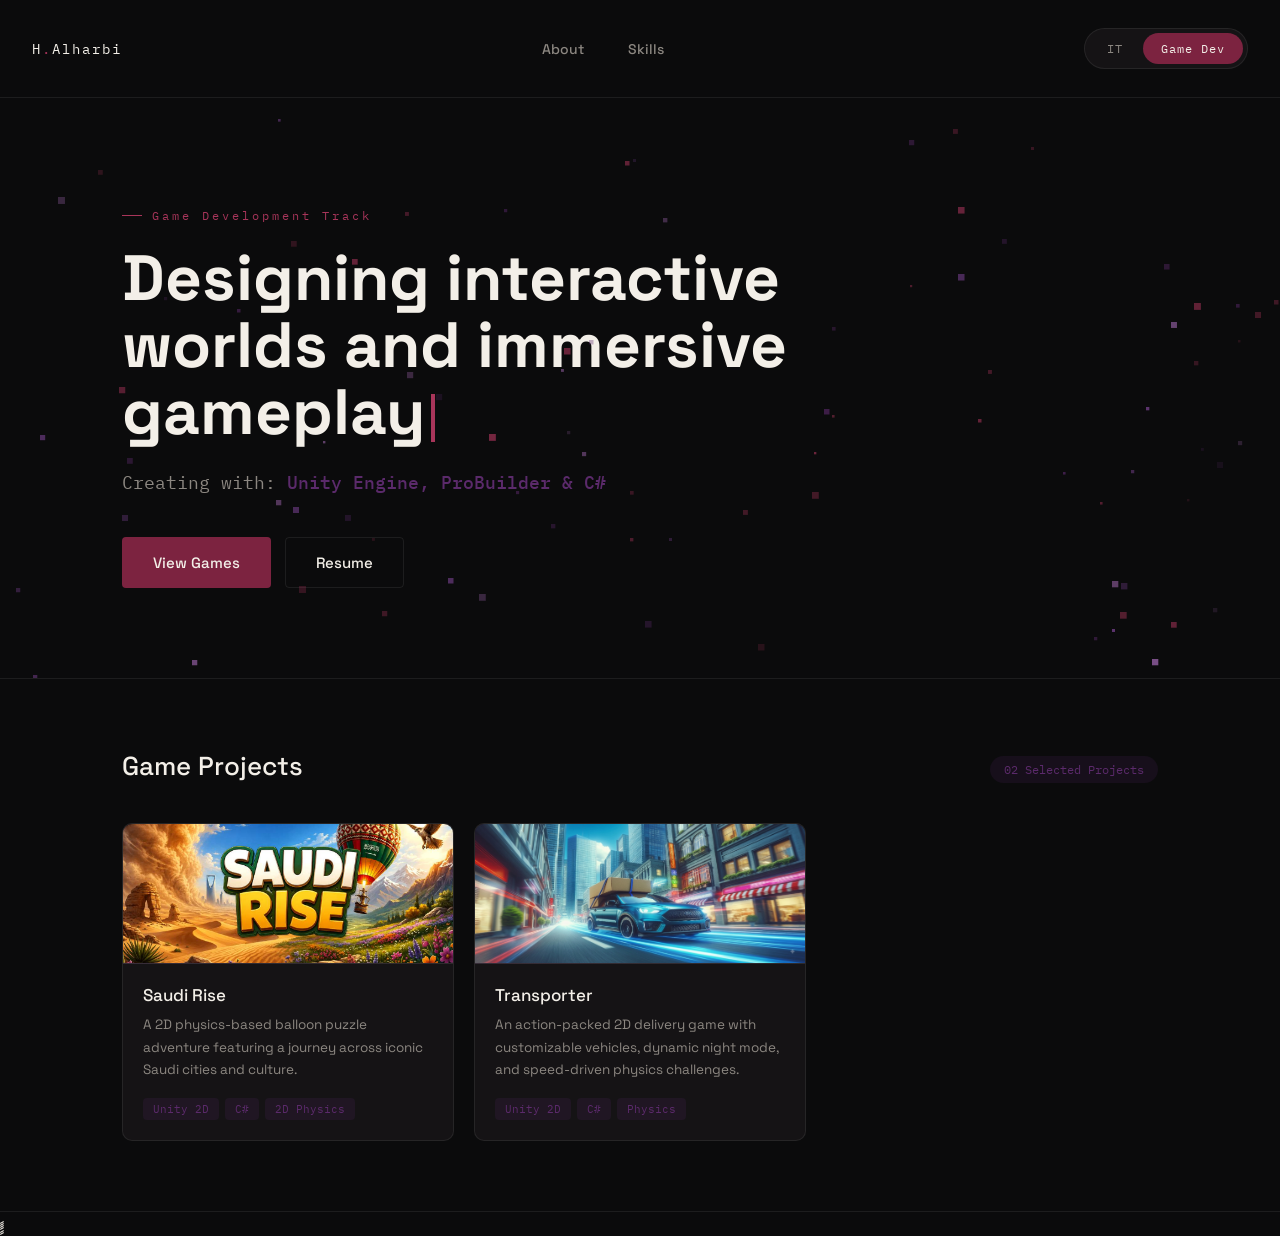
==== games.html @ 1a48b5bc "Initial portfolio launch" ====
<!DOCTYPE html>
<html lang="en" dir="ltr">
<head>
<meta charset="UTF-8">
<meta name="viewport" content="width=device-width, initial-scale=1.0">
<title>Game Dev Portfolio — Hawazen</title>
<link rel="preconnect" href="https://fonts.googleapis.com">
<link href="https://fonts.googleapis.com/css2?family=Space+Grotesk:wght@400;500;700&family=IBM+Plex+Mono:wght@400;500&family=IBM+Plex+Sans+Arabic:wght@400;500;700&display=swap" rel="stylesheet">
<link rel="stylesheet" href="style.css">
</head>
<body data-mode="games">

<nav>
  <a href="index.html" class="logo" style="text-decoration: none;">H<span>.</span>Alharbi</a>
  
  <div class="nav-center">
    <a href="index.html#aboutSection" class="nav-link">About</a>
    <a href="index.html#skillsSection" class="nav-link">Skills</a>
  </div>

  <div class="mode-switch">
    <a href="it.html" class="mode-btn">IT</a>
    <a href="games.html" class="mode-btn active">Game Dev</a>
  </div>
</nav>

<section class="hero">
  <canvas id="gameCanvas"></canvas>
  <div class="wrap">
    <div class="eyebrow">Game Development Track</div>
    <h1>Designing interactive worlds and immersive gameplay<span class="cursor"></span></h1>
    <div class="role-line">Creating with: <b>Unity Engine, ProBuilder & C#</b></div>
    <div class="hero-cta">
      <a href="#projectsSection" class="btn btn-primary" style="text-decoration: none;">View Games</a>
      <a href="assets/cv.pdf" target="_blank" class="btn btn-secondary" style="text-decoration: none;">Resume</a>
    </div>
  </div>
</section>

<section class="section" id="projectsSection">
  <div class="wrap">
    <div class="section-head">
      <div class="section-title">Game Projects</div>
      <div class="section-tag">02 Selected Projects</div>
    </div>
    
    <div class="grid">
      <div class="card" onclick="openModal('saudirise')">
        <div class="card-media">
         <img src="assets/Pic/SauidRise.PNG" alt="Saudi Rise" onerror="this.parentElement.innerHTML='SAUDI_RISE_PREVIEW'">
        </div>
        <div class="card-body">
          <h3>Saudi Rise</h3>
          <p>A 2D physics-based balloon puzzle adventure featuring a journey across iconic Saudi cities and culture.</p>
          <div class="tags">
            <span class="tag">Unity 2D</span>
            <span class="tag">C#</span>
            <span class="tag">2D Physics</span>
          </div>
        </div>
      </div>

      <div class="card" onclick="openModal('transporter')">
        <div class="card-media">
          <img src="assets/Pic/Transporter.PNG" alt="Transporter" onerror="this.parentElement.innerHTML='Transporter'">
        </div>
        <div class="card-body">
          <h3>Transporter</h3>
          <p>An action-packed 2D delivery game with customizable vehicles, dynamic night mode, and speed-driven physics challenges.</p>
          <div class="tags">
            <span class="tag">Unity 2D</span>
            <span class="tag">C#</span>
            <span class="tag">Physics</span>
          </div>
        </div>
      </div> 
  </div>
</section>

<div id="projectModal" class="modal">
  <div class="modal-content">
    <span class="close-btn" onclick="closeModal()">&times;</span>
    <div class="modal-body-content">
      <div class="modal-media" id="modalMedia">
        </div>
      <div class="modal-text">
        <h2 id="modalTitle">Project Title</h2>
        <div class="tags" id="modalTags" style="margin: 15px 0;"></div>
        <p id="modalDescription">Project detailed description goes here...</p>
        <div id="modalAction" style="margin-top: 25px;"></div>
      </div>
    </div>
  </div>
</div>

<div id="imageLightbox" class="lightbox" onclick="closeLightbox()">
  <span class="lightbox-close">&times;</span>
  <img id="lightboxImg" class="lightbox-img" src="" alt="Zoomed View">
</div>

ِِِِِِ<!-- <section class="section" style="border-bottom:none;">
  <div class="wrap">
    <div class="cv-strip">
      <div>
        <h4>Full resume</h4>
        <p>Experience, certifications, and skills in one downloadable file</p>
      </div>
      <a href="assets/cv.pdf" download class="btn btn-primary" style="text-decoration:none; display:inline-block;">Download PDF</a>
    </div>
  </div>
</section> -->

<script src="script.js"></script>
<script>
  // بيانات ألعابي المخصصة مع دعم مصفوفة صور وفيديوهات متعددة
  const gameProjectsData = {
    saudirise: {
      title: "Saudi Rise",
      tags: ["Unity 2D", "C#", "2D Physics", "Level Design", "Pixel Art UI", "Game Mechanics"],
      desc: "Saudi Rise is a physics-driven 2D puzzle adventure that takes players on a cultural journey across Saudi Arabia (Riyadh, Abha, AlUla, Jeddah, and Tabuk). Players drag and attach balloons to lift crates and navigate complex environmental obstacles to reach the finish line safely. Developed using Unity and C#, the game features custom balloon-lift physics, dynamic balance control, a 3-star level evaluation system, and vibrant level aesthetics reflecting Saudi landmark identities.",
      downloadUrl: "https://reemalgh.itch.io/saudi-rise",
      mediaList: [
        { type: "video", src: "assets/Pic/Saudi rise trailer.mp4", fallback: "Game Trailer" },
        { type: "pdf", src: "assets/Pic/SAUDI RISE.pdf", fallback: "Saudi Rise PDF" }
      ]
    },
    transporter: {
      title: "Transporter",
      tags: ["Unity 2D", "C#", "Physics", "Driving", "Casual" , "Arcade"],
      desc: "Transporter is a fast-paced 2D arcade delivery game where players navigate dynamic levels, dodge obstacles, and deliver packages before time runs out. It features custom vehicle styles, a toggleable night mode with functional headlights, and increasingly intense physics-based challenges.",
      downloadUrl: "https://howazenalharbi.itch.io/transporter",
      mediaList: [
        { type: "image", src: "assets/Pic/Transporter1.PNG", fallback: "Balloon Game Stage 1 Preview" },
        { type: "image", src: "assets/Pic/Transporter2.PNG", fallback: "Boss Level 5 Preview" }
      ]
    }
  };
  
  let currentSlideIndex = 0;
  let currentSlides = [];
  
 function openModal(projectId) {
  const project = gameProjectsData[projectId];
  if(project) {
    document.getElementById('modalTitle').innerText = project.title;
    document.getElementById('modalDescription').innerText = project.desc;
    
    const tagsContainer = document.getElementById('modalTags');
    tagsContainer.innerHTML = project.tags.map(tag => `<span class="tag">${tag}</span>`).join('');
    
    // إظهار زر itch.io إذا كان الرابط موجوداً في بيانات المشروع
    const actionContainer = document.getElementById('modalAction');
    if (actionContainer) {
      if (project.downloadUrl) {
        actionContainer.innerHTML = `
          <a href="${project.downloadUrl}" target="_blank" rel="noopener noreferrer" class="btn btn-primary" style="text-decoration: none; display: inline-block;">
            Play / Download on itch.io ↗
          </a>`;
      } else {
        actionContainer.innerHTML = '';
      }
    }

    currentSlides = project.mediaList;
    currentSlideIndex = 0;
    buildCarousel();
    
    const modal = document.getElementById('projectModal');
    modal.style.display = 'flex';
    document.body.style.overflow = 'hidden'; 
  }
}

  function buildCarousel() {
    const mediaContainer = document.getElementById('modalMedia');
    if (!currentSlides || currentSlides.length === 0) {
      mediaContainer.innerHTML = '<div style="color:var(--muted)">No Media Available</div>';
      return;
    }
  
    let html = '<div class="modal-slides-container">';
    
    currentSlides.forEach((media, index) => {
  html += `<div class="modal-slide ${index === 0 ? 'active' : ''}">`;

     if (media.type === 'video') {
    html += `<video src="${media.src}" autoplay muted loop playsinline controls style="width:100%; height:100%; object-fit:cover;" onerror="this.outerHTML='<div class=\'modal-slide-placeholder\' style=\'display:flex;align-items:center;justify-content:center;height:100%;background:var(--surface-2);color:var(--muted)\'>${media.fallback}</div>'"></video>`;
  } else if (media.type === 'pdf') {
    html += `<iframe src="${media.src}#toolbar=1" width="100%" height="100%" style="border: none;" onerror="this.outerHTML='<div class=\'modal-slide-placeholder\' style=\'display:flex;align-items:center;justify-content:center;height:100%;background:var(--surface-2);color:var(--muted)\'>${media.fallback}</div>'"></iframe>`;
  } else {
    html += `<img src="${media.src}" alt="${media.fallback}" style="cursor: zoom-in;" onclick="zoomImage(this.src)" onerror="this.outerHTML='<div class=\'modal-slide-placeholder\' style=\'display:flex;align-items:center;justify-content:center;height:100%;background:var(--surface-2);color:var(--muted)\'>${media.fallback}</div>'">`;
  }
  html += `</div>`;
});
html += '</div>';
  
    if (currentSlides.length > 1) {
      html += `<button class="nav-arrow arrow-left" onclick="changeSlide(-1)">&#10094;</button>`;
      html += `<button class="nav-arrow arrow-right" onclick="changeSlide(1)">&#10095;</button>`;
      
      html += '<div class="modal-dots">';
      currentSlides.forEach((_, index) => {
        html += `<span class="modal-dot ${index === 0 ? 'active' : ''}" onclick="setSlide(${index})"></span>`;
      });
      html += '</div>';
    }
  
    mediaContainer.innerHTML = html;
  }
  
  function changeSlide(direction) {
    showSlide(currentSlideIndex + direction);
  }
  
  function setSlide(index) {
    showSlide(index);
  }
  
  function showSlide(index) {
    const slides = document.querySelectorAll('.modal-slide');
    const dots = document.querySelectorAll('.modal-dot');
    
    if (slides.length === 0) return;
  
    const currentActiveVideo = slides[currentSlideIndex].querySelector('video');
    if (currentActiveVideo) {
      currentActiveVideo.pause();
    }
  
    if (index >= slides.length) {
      currentSlideIndex = 0;
    } else if (index < 0) {
      currentSlideIndex = slides.length - 1;
    } else {
      currentSlideIndex = index;
    }
  
    slides.forEach((slide, i) => {
      if (i === currentSlideIndex) {
        slide.classList.add('active');
        const video = slide.querySelector('video');
        if (video) video.play();
      } else {
        slide.classList.remove('active');
      }
    });
  
    dots.forEach((dot, i) => {
      if (i === currentSlideIndex) {
        dot.classList.add('active');
      } else {
        dot.classList.remove('active');
      }
    });
  }
  
  function closeModal() {
    document.getElementById('projectModal').style.display = 'none';
    document.body.style.overflow = 'auto'; 
  }
  
  window.onclick = function(event) {
    const modal = document.getElementById('projectModal');
    if (event.target == modal) {
      closeModal();
    }
  }

  // دوال تكبير وتصغير الصور (Lightbox)
function zoomImage(imageSrc) {
  // إذا كان الرابط لملف PDF، نقوم بفتحه مباشرة في لسان تبويب جديد بدقة كاملة وخيارات تفاعلية ممتازة
  if (imageSrc.toLowerCase().endsWith('.pdf')) {
    window.open(imageSrc, '_blank');
  } else {
    // التكبير العادي للصور
    const lightbox = document.getElementById('imageLightbox');
    const lightboxImg = document.getElementById('lightboxImg');
    lightboxImg.src = imageSrc;
    lightbox.style.display = 'flex';
  }
}


function closeLightbox() {
  document.getElementById('imageLightbox').style.display = 'none';
}
  </script>

</body>
</html>
---- style.css ----
:root{
  --bg:#0B0B0C;
  --surface:#151315;
  --surface-2:#1D191B;
  --burgundy:#7C2340;
  --burgundy-light:#A8355A;
  --ivory:#F3EFE8;
  --muted:#8C8781;
  --line: rgba(243,239,232,0.08);
  --accent: #4A5A66;
  --accent-soft: rgba(74,90,102,0.14);
}
[data-mode="games"]{
  --accent: #5B2A6B;
  --accent-soft: rgba(91,42,107,0.16);
}
*{box-sizing:border-box; margin:0; padding:0;}
body{
  background:var(--bg);
  color:var(--ivory);
  font-family:'Space Grotesk','IBM Plex Sans Arabic',sans-serif;
  direction:ltr;
  overflow-x:hidden;
}
.wrap{max-width:1100px; margin:0 auto; padding:0 32px;}

/* ===== ايقونة لينكدان ===== */
.social-icon{
  width:44px; height:44px; border-radius:50%; display:flex; align-items:center; justify-content:center;
  background:var(--surface); border:1px solid var(--line); color:var(--muted);
  transition:all .25s ease;
}
.social-icon:hover{
  color:var(--ivory); border-color:var(--burgundy-light); background:var(--burgundy); transform:translateY(-2px);
}

/* ===== NAV (معدل بالكامل ليطابق الصورة) ===== */
nav{
  display:flex; justify-content:space-between; align-items:center;
  padding:28px 32px; border-bottom:1px solid var(--line);
}
.logo{
  font-family:'IBM Plex Mono',monospace; font-size:14px; letter-spacing:2px;
  color:var(--ivory);
}
.logo span{color:var(--burgundy-light);}

/* أزرار التنقل في المنتصف (عن اليمين لعلامة الترحيب) */
.nav-center {
  display: flex;
  gap: 8px;
}
.nav-link {
  font-family: 'Space Grotesk', sans-serif;
  font-size: 14px;
  font-weight: 500;
  color: var(--muted);
  background: transparent;
  border: none;
  padding: 8px 18px;
  border-radius: 6px;
  cursor: pointer;
  transition: all 0.3s ease;
  text-decoration: none;
}
.nav-link.active, .nav-link:hover {
  color: var(--ivory);
  background: var(--surface);
}

/* كبسولة الألعاب والتقني في اليمين */
.mode-switch{
  display:flex; gap:2px; background:var(--surface); border:1px solid var(--line); border-radius:999px; padding:4px;
}
.mode-btn{
  font-family:'IBM Plex Mono',monospace; font-size:12px; letter-spacing:1px;
  padding:8px 18px; border-radius:999px; border:none; background:transparent; color:var(--muted);
  cursor:pointer; transition:all .35s ease; text-decoration: none;
}
.mode-btn.active{ background:var(--burgundy); color:var(--ivory); }

/* ===== HERO ===== */
.hero{
  padding:110px 0 90px; position:relative; border-bottom:1px solid var(--line);
  overflow:hidden;
}
.hero-bg{
  position:absolute; inset:0; opacity:0; pointer-events:none;
  background-image:
    linear-gradient(var(--line) 1px, transparent 1px),
    linear-gradient(90deg, var(--line) 1px, transparent 1px);
  background-size:42px 42px;
  mask-image:radial-gradient(circle at 75% 30%, black, transparent 65%);
  transition:opacity .5s ease;
}
[data-mode="it"] .hero-bg{ opacity:.5; }

#gameCanvas{
  position:absolute; inset:0; opacity:0; pointer-events:none; transition:opacity .5s ease;
}
[data-mode="games"] #gameCanvas{ opacity:1; }
.eyebrow{
  font-family:'IBM Plex Mono',monospace; font-size:12px; letter-spacing:3px;
  color:var(--burgundy-light); margin-bottom:22px; display:flex; align-items:center; gap:10px;
}
.eyebrow::before{content:''; width:20px; height:1px; background:var(--burgundy-light);}
h1{
  font-family:'Space Grotesk',sans-serif; font-weight:700;
  font-size:64px; line-height:1.05; color:var(--ivory); max-width:760px; margin-bottom:24px;
}
h1 .cursor{
  display:inline-block; width:4px; height:48px; background:var(--burgundy-light);
  margin-inline-start:6px; vertical-align:-8px; animation:blink 1.1s steps(1) infinite;
}
@keyframes blink{50%{opacity:0}}
.role-line{
  font-family:'IBM Plex Mono',monospace; font-size:18px; color:var(--muted); margin-bottom:40px; min-height:26px;
}
.role-line b{color:var(--accent); font-weight:500;}
.hero-cta{display:flex; gap:14px;}
.btn{
  font-family:'Space Grotesk',sans-serif; font-weight:500; font-size:15px;
  padding:15px 30px; border-radius:4px; cursor:pointer; transition:all .25s ease; border:1px solid transparent;
}
.btn-primary{ background:var(--burgundy); color:var(--ivory); }
.btn-primary:hover{ background:var(--burgundy-light); transform:translateY(-2px); }
.btn-secondary{ background:transparent; color:var(--ivory); border-color:var(--line); }
.btn-secondary:hover{ border-color:var(--burgundy-light); color:var(--burgundy-light); }

/* ===== SECTION LABEL ===== */
.section{ padding:70px 0; border-bottom:1px solid var(--line); }
.section-head{
  display:flex; justify-content:space-between; align-items:flex-end; margin-bottom:40px;
}
.section-title{ font-family:'Space Grotesk',sans-serif; font-size:26px; font-weight:500; }
.section-tag{
  font-family:'IBM Plex Mono',monospace; font-size:12px; color:var(--accent);
  background:var(--accent-soft); padding:6px 14px; border-radius:999px;
}

/* ===== CARDS ===== */
.grid{ display:grid; grid-template-columns:repeat(3,1fr); gap:20px; }
.card{
  background:var(--surface); border:1px solid var(--line); border-radius:10px; overflow:hidden;
  transition:all .3s ease; cursor:pointer;
}
.card:hover{ border-color:var(--burgundy-light); transform:translateY(-4px); }
.card-media{
  height:140px; background:var(--surface-2);
  display:flex; align-items:center; justify-content:center;
  font-family:'IBM Plex Mono',monospace; font-size:11px; color:var(--muted); letter-spacing:1px;
  border-bottom:1px solid var(--line);
  background-image:linear-gradient(135deg, var(--accent-soft), transparent 70%);
  overflow:hidden;
}
.card-media img, .card-media video{
  width:100%; height:100%; object-fit:cover; display:block;
}
.card-body{ padding:20px; }
.card-body h3{ font-family:'Space Grotesk',sans-serif; font-size:17px; font-weight:500; margin-bottom:8px; }
.card-body p{ font-size:13.5px; color:var(--muted); line-height:1.7; margin-bottom:16px; }
.tags{ display:flex; flex-wrap:wrap; gap:6px; }
.tag{
  font-family:'IBM Plex Mono',monospace; font-size:11px; color:var(--accent);
  background:var(--accent-soft); padding:4px 10px; border-radius:4px;
}

/* ===== CV STRIP ===== */
.cv-strip{
  display:flex; justify-content:space-between; align-items:center;
  background:var(--surface); border:1px solid var(--line); border-radius:10px; padding:28px 32px;
}
.cv-strip h4{ font-family:'Space Grotesk',sans-serif; font-size:18px; font-weight:500; margin-bottom:6px; }
.cv-strip p{ font-size:13.5px; color:var(--muted); }

/* ===== SECTION ABOUT (تصميم الكابتشر 1 بالكامل) ===== */
.section-about {
  padding: 100px 0 80px;
  border-bottom: 1px solid var(--line);
}
.about-hero-grid {
  display: grid;
  grid-template-columns: 1.2fr 0.8fr;
  gap: 60px;
  align-items: center;
}
.welcome-eyebrow {
  font-family: 'IBM Plex Mono', monospace;
  font-size: 14px;
  letter-spacing: 2px;
  color: var(--burgundy-light);
  margin-bottom: 18px;
}
.about-title {
  font-family: 'Space Grotesk', sans-serif;
  font-size: 64px;
  font-weight: 700;
  margin-bottom: 18px;
  line-height: 1.1;
}
.about-title span {
  color: var(--burgundy-light);
}
.about-edu {
  font-family: 'IBM Plex Mono', monospace;
  font-size: 13.5px;
  color: var(--muted);
  margin-bottom: 28px;
  display: flex;
  align-items: center;
  gap: 8px;
}
.about-desc {
  font-size: 15.5px;
  color: var(--muted);
  line-height: 1.7;
  max-width: 540px;
  margin-bottom: 36px;
}
.about-cta {
  display: flex;
  gap: 14px;
}
/* كارد الحرفين YN الجمالي المليء بالتدرجات */
.yn-card {
  background: linear-gradient(135deg, #4d1527, #19050b);
  border-radius: 24px;
  aspect-ratio: 1;
  display: flex;
  align-items: center;
  justify-content: center;
  border: 1px solid rgba(243, 239, 232, 0.05);
  box-shadow: 0 20px 40px rgba(0, 0, 0, 0.4);
}
.yn-card span {
  font-family: 'Space Grotesk', sans-serif;
  font-size: 80px;
  font-weight: 700;
  color: rgba(243, 239, 232, 0.15);
  letter-spacing: -2px;
}

/* ===== SECTION SKILLS (تصميم الكابتشر 2 بالكامل) ===== */
.section-skills {
  padding: 80px 0;
  border-bottom: 1px solid var(--line);
}
.skills-header {
  display: flex;
  justify-content: space-between;
  align-items: flex-end;
  margin-bottom: 40px;
}
.skills-title {
  font-family: 'Space Grotesk', sans-serif;
  font-size: 36px;
  font-weight: 700;
}
.skills-tag {
  font-family: 'IBM Plex Mono', monospace;
  font-size: 11px;
  color: var(--muted);
  background: var(--surface);
  border: 1px solid var(--line);
  padding: 6px 14px;
  border-radius: 999px;
  letter-spacing: 0.5px;
}
.skills-grid {
  display: grid;
  grid-template-columns: 1fr 1fr;
  gap: 24px;
}
.skill-card {
  background: var(--surface);
  border: 1px solid var(--line);
  border-radius: 10px;
  padding: 32px;
}
.skill-card h3 {
  font-family: 'Space Grotesk', sans-serif;
  font-size: 18px;
  font-weight: 500;
  margin-bottom: 24px;
  color: var(--ivory);
}

/* تفعيل الظهور حسب وضع data-mode المتغير ديناميكياً */

[data-mode="it"] #heroTrackSection, [data-mode="it"] #projectsSection { display: block; }

[data-mode="games"] #heroTrackSection, [data-mode="games"] #projectsSection { display: block; }


/* ===== RESPONSIVENESS ===== */
@media (max-width:820px){
  h1{font-size:38px;}
  .grid{grid-template-columns:1fr;}
  .hero{padding:70px 0 60px;}
  nav{
    padding:20px;
    flex-wrap: wrap;
    gap: 15px;
  }
  .nav-center {
    order: 3;
    width: 100%;
    justify-content: center;
  }
  .wrap{padding:0 20px;}
  .cv-strip{flex-direction:column; align-items:flex-start; gap:16px;}
  
  /* استجابة الهواتف لقسمي About و Skills */
  .about-hero-grid {
    grid-template-columns: 1fr;
    gap: 40px;
  }
  .about-title {
    font-size: 44px;
  }
  .skills-grid {
    grid-template-columns: 1fr;
  }
}

/* ===== MODAL WINDOW STYLING ===== */
.modal {
  display: none; /* مخفي بشكل افتراضي */
  position: fixed;
  z-index: 1000; /* لعرض النافذة فوق جميع العناصر */
  inset: 0;
  background-color: rgba(11, 11, 12, 0.85); /* خلفية داكنة خفيفة الشفافية */
  backdrop-filter: blur(10px); /* تأثير بلور ناعم للخلفية */
  align-items: center;
  justify-content: center;
  padding: 20px;
  animation: fadeIn 0.3s ease;
}

.modal-content {
  background-color: var(--surface);
  border: 1px solid var(--line);
  width: 100%;
  max-width: 800px;
  border-radius: 16px;
  position: relative;
  overflow: hidden;
  box-shadow: 0 25px 50px rgba(0, 0, 0, 0.5);
  animation: slideUp 0.35s cubic-bezier(0.16, 1, 0.3, 1);
  max-height: 85vh; /* تجعل ارتفاع النافذة أقصاه 85% من ارتفاع الشاشة */
  overflow-y: auto;
}

/* زر إكس (X) للإغلاق في الزاوية العلوية اليمنى */
.close-btn {
  position: absolute;
  top: 20px;
  right: 24px;
  color: var(--muted);
  font-size: 32px;
  font-weight: 300;
  cursor: pointer;
  z-index: 10;
  transition: color 0.2s ease, transform 0.2s ease;
  line-height: 1;
}
.close-btn:hover {
  color: var(--burgundy-light);
  transform: scale(1.1);
}

.modal-body-content {
  display: flex;
  flex-direction: column;
}

.modal-media {
  width: 100%;
  height: 320px;
  background-color: var(--surface-2);
  display: flex;
  align-items: center;
  justify-content: center;
  border-bottom: 1px solid var(--line);
  overflow: hidden;
}
.modal-media img, .modal-media video {
  width: 100%;
  height: 100%;
  object-fit: cover;
}

.modal-text {
  padding: 32px;
}
.modal-text h2 {
  font-family: 'Space Grotesk', sans-serif;
  font-size: 28px;
  font-weight: 700;
  color: var(--ivory);
}
.modal-text p {
  font-size: 15px;
  color: var(--muted);
  line-height: 1.7;
}

/* حركة التلاشي والظهور */
@keyframes fadeIn {
  from { opacity: 0; }
  to { opacity: 1; }
}
@keyframes slideUp {
  from { transform: translateY(30px); opacity: 0; }
  to { transform: translateY(0); opacity: 1; }
}

/* استجابة الشاشات الصغيرة للمودال */
@media (max-width: 768px) {
  .modal-media {
    height: 200px;
  }
  .modal-text {
    padding: 24px;
  }
  .modal-text h2 {
    font-size: 22px;
  }
}


/* ===== تنسيق معرض الصور والفيديوهات داخل الـ Modal ===== */
.modal-media {
  position: relative; /* لجعل الأسهم تتموضع بالنسبة للميديا */
  width: 100%;
  height: 380px;
  background-color: var(--surface-2);
  display: flex;
  align-items: center;
  justify-content: center;
  border-bottom: 1px solid var(--line);
  overflow: hidden;
}

.modal-slides-container {
  width: 100%;
  height: 100%;
  display: flex;
  align-items: center;
  justify-content: center;
}

.modal-slide {
  display: none; /* يتم إخفاء الشرائح برمجياً وعرض النشطة فقط */
  width: 100%;
  height: 100%;
}
.modal-slide.active {
  display: block;
}
.modal-slide img, .modal-slide video {
  width: 100%;
  height: 100%;
  object-fit: cover;
}

/* أسهم التنقل يمين ويسار */
.nav-arrow {
  position: absolute;
  top: 50%;
  transform: translateY(-50%);
  background: rgba(21, 19, 21, 0.75);
  border: 1px solid var(--line);
  color: var(--ivory);
  width: 40px;
  height: 40px;
  border-radius: 50%;
  display: flex;
  align-items: center;
  justify-content: center;
  cursor: pointer;
  font-size: 18px;
  transition: all 0.25s ease;
  user-select: none;
  z-index: 5;
}
.nav-arrow:hover {
  background: var(--burgundy);
  border-color: var(--burgundy-light);
  color: #fff;
}
.arrow-left {
  left: 16px;
}
.arrow-right {
  right: 16px;
}

/* نقاط التحديد بالأسفل (Dots) */
.modal-dots {
  position: absolute;
  bottom: 16px;
  display: flex;
  gap: 8px;
  z-index: 5;
}
.modal-dot {
  width: 8px;
  height: 8px;
  border-radius: 50%;
  background: rgba(243, 239, 232, 0.3);
  cursor: pointer;
  transition: all 0.2s ease;
}
.modal-dot.active {
  background: var(--burgundy-light);
  transform: scale(1.2);
}

/* ===== LIGHTBOX (شاشة تكبير الصورة الكاملة) ===== */
.lightbox {
  display: none; /* مخفية افتراضياً */
  position: fixed;
  z-index: 2000; /* قيمة أعلى من المودال العادي لكي تظهر فوقه */
  inset: 0;
  background-color: rgba(5, 5, 6, 0.95); /* خلفية سوداء شبه كاملة للتركيز على الصورة */
  align-items: center;
  justify-content: center;
  animation: fadeIn 0.25s ease;
  cursor: zoom-out; /* مؤشر الماوس يوضح أنه عند الضغط سيتم تصغير الصورة */
}

.lightbox-img {
  max-width: 90%;
  max-height: 90%;
  object-fit: contain; /* لعرض الصورة كاملة 100% دون أي قص */
  border-radius: 8px;
  box-shadow: 0 10px 30px rgba(0,0,0,0.8);
  animation: scaleUp 0.25s cubic-bezier(0.16, 1, 0.3, 1);
}

/* زر الإغلاق الخاص بالصورة المكبرة */
.lightbox-close {
  position: absolute;
  top: 24px;
  right: 24px;
  color: var(--ivory);
  font-size: 38px;
  font-weight: 300;
  cursor: pointer;
  transition: transform 0.2s;
}
.lightbox-close:hover {
  transform: scale(1.1);
  color: var(--burgundy-light);
}

@keyframes scaleUp {
  from { transform: scale(0.9); opacity: 0; }
  to { transform: scale(1); opacity: 1; }
}

/* تخصيص شريط التمرير داخل الـ Modal */
.modal-content::-webkit-scrollbar {
  width: 6px;
}

.modal-content::-webkit-scrollbar-track {
  background: rgba(0, 0, 0, 0.1);
  border-radius: 10px;
}

.modal-content::-webkit-scrollbar-thumb {
  background: var(--accent, #8a2be2); /* أو لون الهوية الخاص بموقعك */
  border-radius: 10px;
}
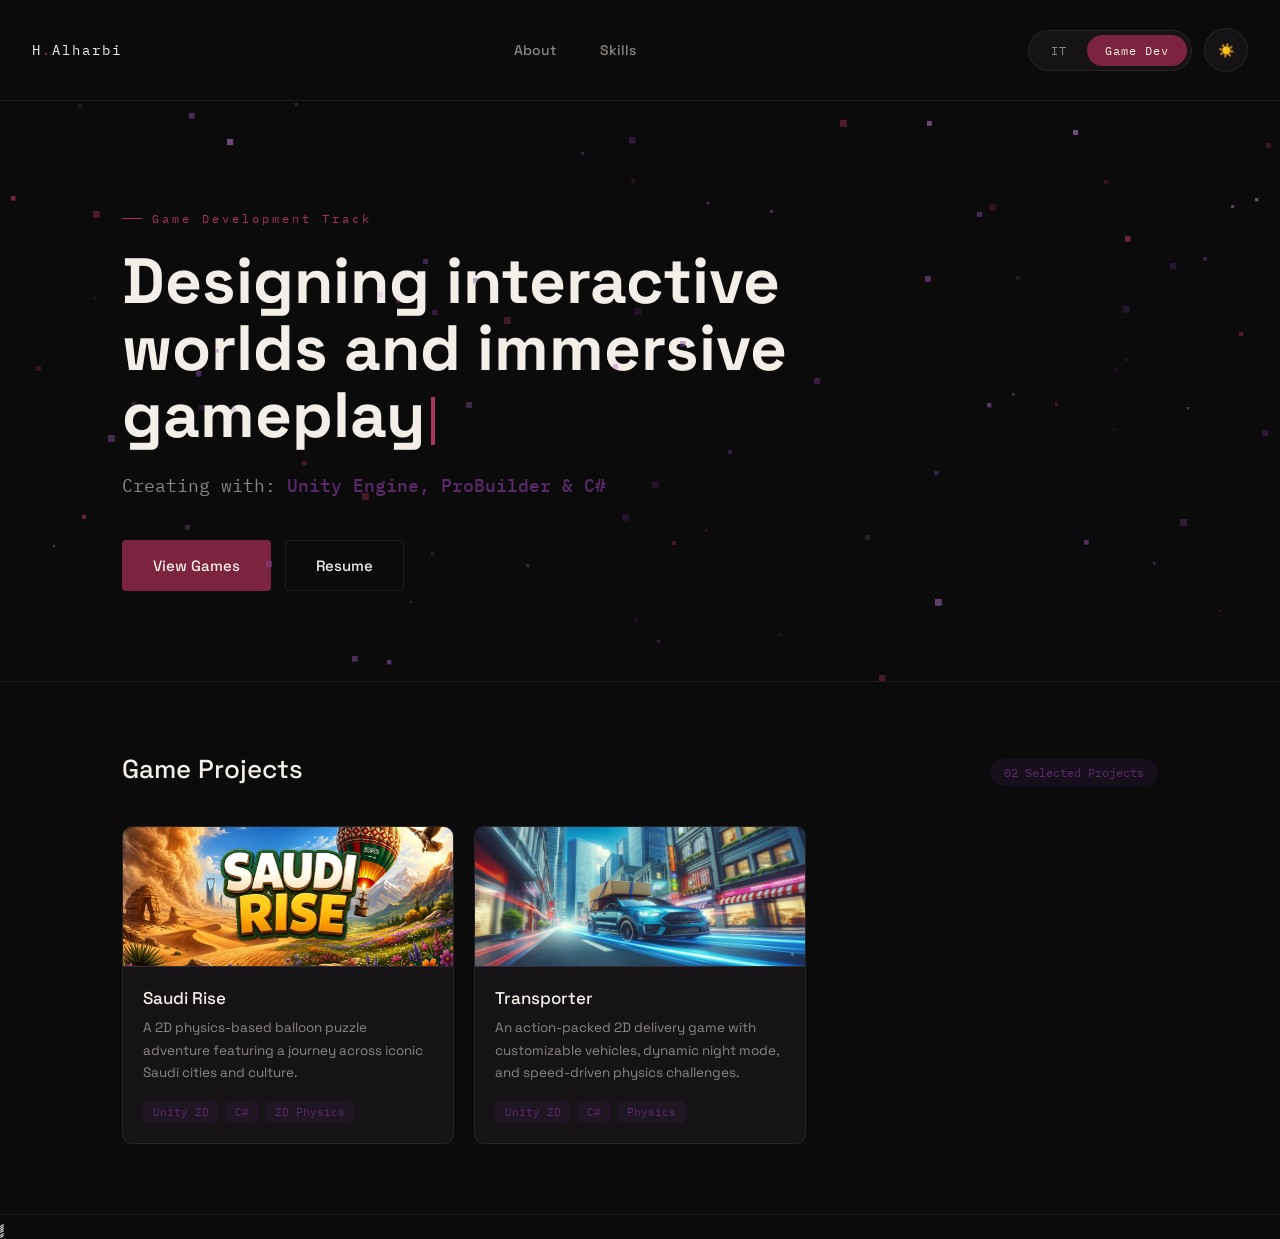
==== commit 60b95140: "Updates" ====
--- a/games.html
+++ b/games.html
@@ -18,9 +18,15 @@
     <a href="index.html#skillsSection" class="nav-link">Skills</a>
   </div>
 
-  <div class="mode-switch">
-    <a href="it.html" class="mode-btn">IT</a>
-    <a href="games.html" class="mode-btn active">Game Dev</a>
+  <div style="display: flex; align-items: center; gap: 12px;">
+    <div class="mode-switch">
+      <a href="it.html" class="mode-btn">IT</a>
+      <a href="games.html" class="mode-btn active">Game Dev</a>
+    </div>
+
+    <button id="theme-toggle" class="social-icon" title="تبديل الوضع (ليلي / نهاري)">
+      ☀️
+    </button>
   </div>
 </nav>
 
--- a/style.css
+++ b/style.css
@@ -573,4 +573,18 @@
 .modal-content::-webkit-scrollbar-thumb {
   background: var(--accent, #8a2be2); /* أو لون الهوية الخاص بموقعك */
   border-radius: 10px;
+}
+
+/* ألوان الوضع النهاري */
+[data-theme="light"] {
+    --bg: #F4F1EA;
+    --surface: #E8E2D5;
+    --surface-2: #DCD4C4;
+    --burgundy: #8E2849;
+    --burgundy-light: #B84267;
+    --ivory: #1A1817;
+    --muted: #6B655E;
+    --line: rgba(26,24,23,0.1);
+    --accent: #5D6D7E;
+    --accent-soft: rgba(93,109,126,0.12);
 }
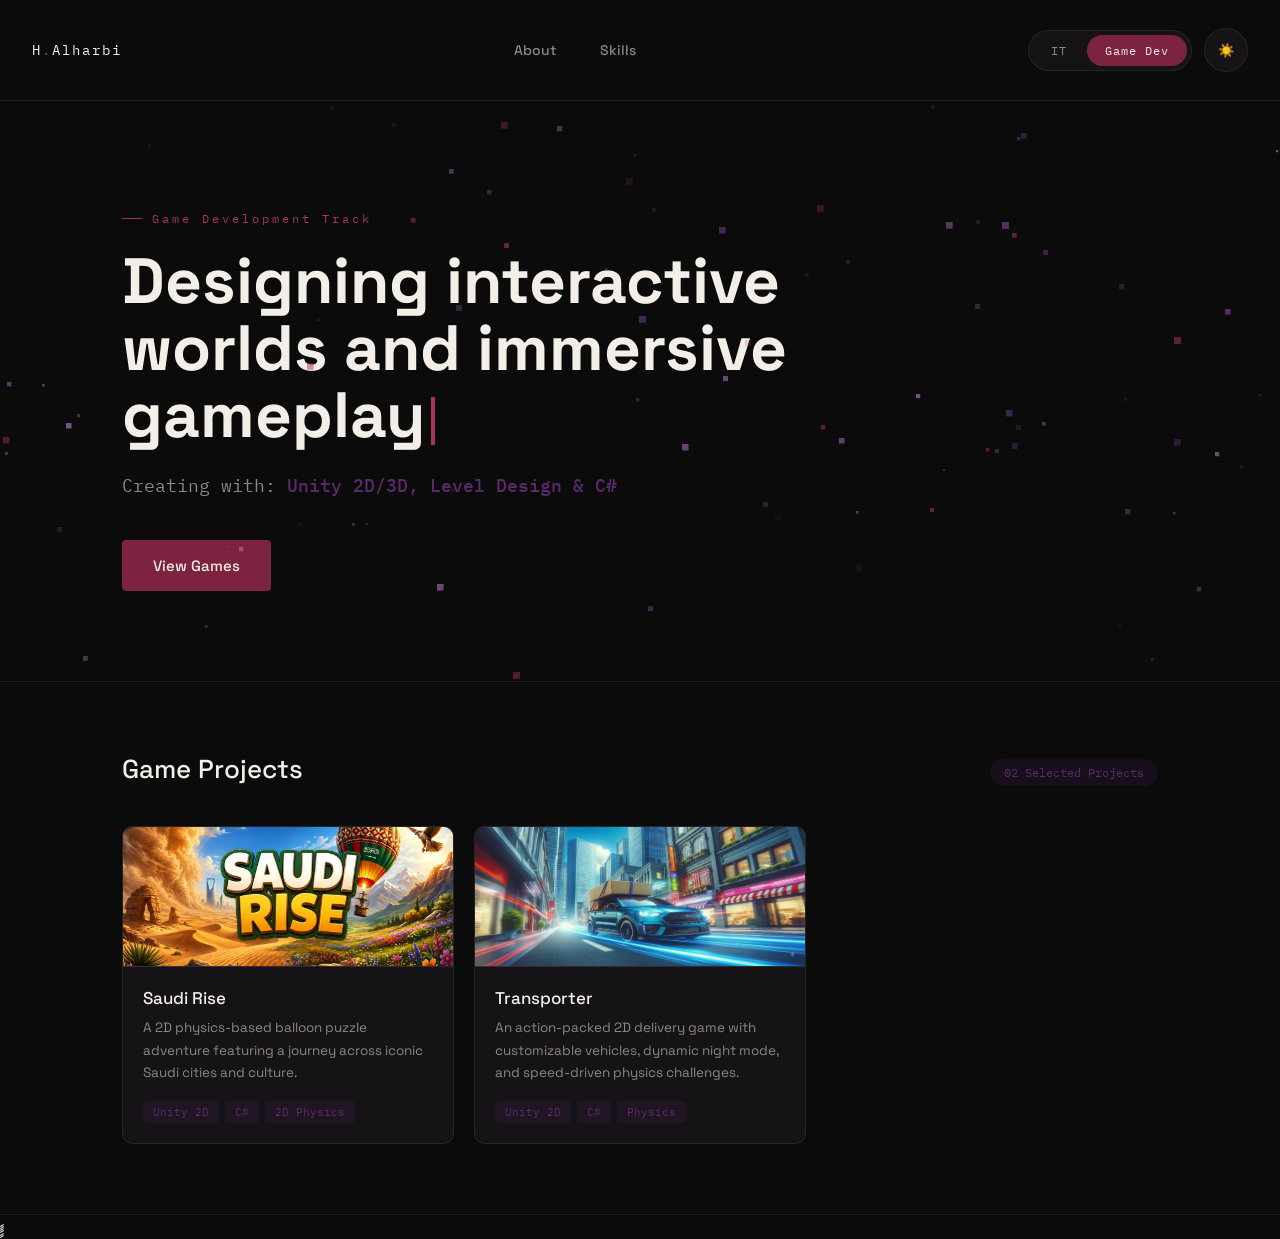
==== commit c01fcf51: "Add CV - ADD CV - Changing some designations ( names)" ====
--- a/games.html
+++ b/games.html
@@ -35,10 +35,10 @@
   <div class="wrap">
     <div class="eyebrow">Game Development Track</div>
     <h1>Designing interactive worlds and immersive gameplay<span class="cursor"></span></h1>
-    <div class="role-line">Creating with: <b>Unity Engine, ProBuilder & C#</b></div>
+    <div class="role-line">Creating with: <b>Unity 2D/3D, Level Design & C#</b></div>
     <div class="hero-cta">
       <a href="#projectsSection" class="btn btn-primary" style="text-decoration: none;">View Games</a>
-      <a href="assets/cv.pdf" target="_blank" class="btn btn-secondary" style="text-decoration: none;">Resume</a>
+     <!--<a href="assets/cv.pdf" target="_blank" class="btn btn-secondary" style="text-decoration: none;">Resume</a>--> 
     </div>
   </div>
 </section>
--- a/style.css
+++ b/style.css
@@ -587,4 +587,129 @@
     --line: rgba(26,24,23,0.1);
     --accent: #5D6D7E;
     --accent-soft: rgba(93,109,126,0.12);
+}
+
+/* ===== حاوية المكعب والخلفية ===== */
+.hero-3d-container {
+    position: relative;
+    width: 100%;
+    aspect-ratio: 1;
+    display: flex;
+    align-items: center;
+    justify-content: center;
+    perspective: 1200px;
+    cursor: grab;
+    padding: 20px;
+    overflow: hidden;
+}
+.hero-3d-container:active {
+    cursor: grabbing;
+}
+
+/* وهج نيون ناعم خلف المكعب يتناغم مع ألوانك الجديدة */
+.cube-glow-bg {
+    position: absolute;
+    width: 340px;
+    height: 340px;
+    background: radial-gradient(circle, rgba(168, 53, 90, 0.45) 0%, rgba(52, 100, 136, 0.3) 45%, transparent 70%);
+    filter: blur(55px);
+    border-radius: 50%;
+    z-index: 0;
+    animation: pulseGlow 6s ease-in-out infinite alternate;
+    pointer-events: none;
+}
+
+/* شبكة خطوط سيبرانية ناعمة */
+.cube-grid-bg {
+    position: absolute;
+    inset: 0;
+    background-image: 
+        linear-gradient(var(--line) 1px, transparent 1px),
+        linear-gradient(90deg, var(--line) 1px, transparent 1px);
+    background-size: 32px 32px;
+    opacity: 0.25;
+    mask-image: radial-gradient(circle at center, black 30%, transparent 80%);
+    pointer-events: none;
+    z-index: 0;
+}
+
+.cube-wrapper {
+    width: 220px;
+    height: 220px;
+    position: relative;
+    transform-style: preserve-3d;
+    animation: rotateCube 18s infinite linear;
+    z-index: 1; /* إبقاء المكعب فوق الوهج والشبكة */
+}
+
+.cyber-cube {
+    width: 100%;
+    height: 100%;
+    position: absolute;
+    transform-style: preserve-3d;
+    transition: transform 0.15s ease-out;
+}
+
+.cube-face {
+    position: absolute;
+    width: 220px;
+    height: 220px;
+    border-radius: 20px;
+    display: flex;
+    flex-direction: column;
+    align-items: center;
+    justify-content: center;
+    font-family: 'Space Grotesk', 'IBM Plex Mono', monospace;
+    font-size: 15px;
+    font-weight: 700;
+    color: #ffffff;
+    border: 1.5px solid rgba(255, 255, 255, 0.25);
+    box-shadow: 0 15px 35px rgba(0, 0, 0, 0.3), inset 0 0 15px rgba(255, 255, 255, 0.15);
+    backdrop-filter: blur(8px);
+    user-select: none;
+    letter-spacing: 1px;
+    text-shadow: 0 2px 8px rgba(0,0,0,0.5);
+    gap: 8px;
+}
+
+/* ===== توزيع الألوان الجديدة الخاصة بكِ ===== */
+.cube-face.front { 
+    transform: rotateY(0deg) translateZ(110px); 
+    background: linear-gradient(135deg, #e82c2c, #fa8080); 
+}
+.cube-face.back { 
+    transform: rotateY(180deg) translateZ(110px); 
+    background: linear-gradient(135deg, #8bb6f1, #346488); 
+}
+.cube-face.right { 
+    transform: rotateY(90deg) translateZ(110px); 
+    background: linear-gradient(135deg, #857b21, #d6dd71); 
+    font-size: 38px; 
+}
+.cube-face.left { 
+    transform: rotateY(-90deg) translateZ(110px); 
+    background: linear-gradient(135deg, #1D191B, #5b5a5b); 
+    font-size: 38px; 
+}
+.cube-face.top { 
+    transform: rotateX(90deg) translateZ(110px); 
+    background: linear-gradient(135deg, #A8355A, #5B2A6B); 
+}
+.cube-face.bottom { 
+    transform: rotateX(-90deg) translateZ(110px); 
+    background: linear-gradient(135deg, #31bc31, #a1dc8e); 
+    font-size: 24px;
+}
+
+/* حركة تنفس للوهج خلف المكعب */
+@keyframes pulseGlow {
+    0% { transform: scale(0.85); opacity: 0.35; }
+    100% { transform: scale(1.15); opacity: 0.6; }
+}
+
+/* حركة الدوران التلقائي المتوازن */
+@keyframes rotateCube {
+    0%   { transform: rotateX(15deg) rotateY(0deg); }
+    50%  { transform: rotateX(-15deg) rotateY(180deg); }
+    100% { transform: rotateX(15deg) rotateY(360deg); }
 }
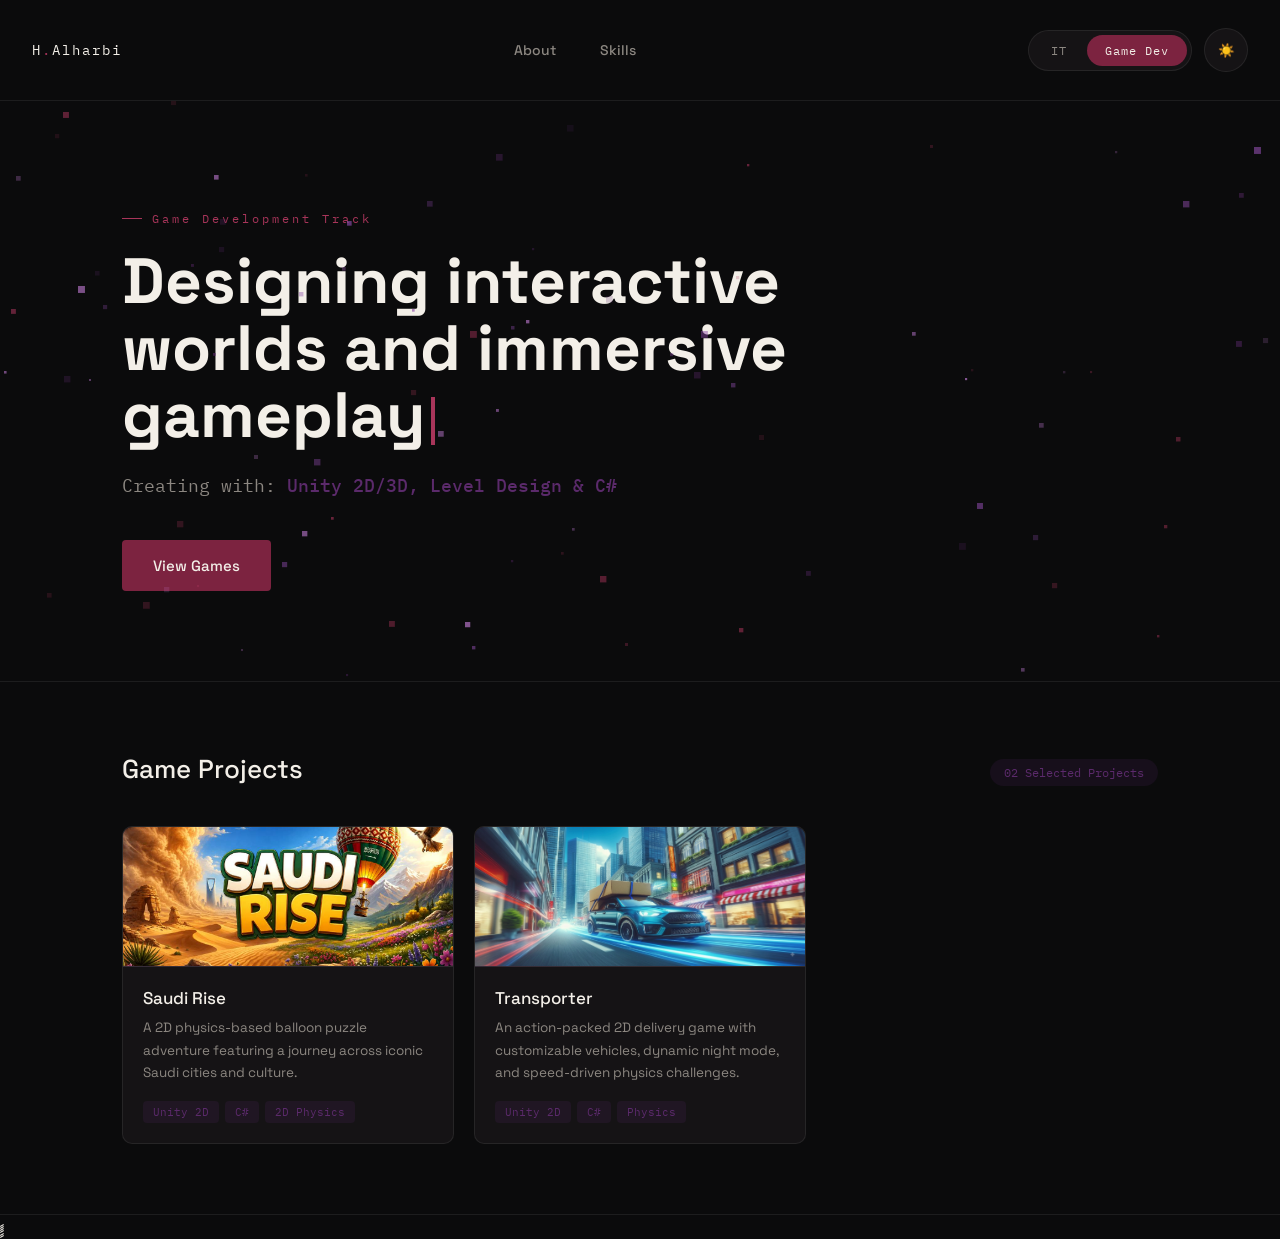
==== commit f778a586: "finally" ====
--- a/games.html
+++ b/games.html
@@ -192,7 +192,16 @@
      if (media.type === 'video') {
     html += `<video src="${media.src}" autoplay muted loop playsinline controls style="width:100%; height:100%; object-fit:cover;" onerror="this.outerHTML='<div class=\'modal-slide-placeholder\' style=\'display:flex;align-items:center;justify-content:center;height:100%;background:var(--surface-2);color:var(--muted)\'>${media.fallback}</div>'"></video>`;
   } else if (media.type === 'pdf') {
-    html += `<iframe src="${media.src}#toolbar=1" width="100%" height="100%" style="border: none;" onerror="this.outerHTML='<div class=\'modal-slide-placeholder\' style=\'display:flex;align-items:center;justify-content:center;height:100%;background:var(--surface-2);color:var(--muted)\'>${media.fallback}</div>'"></iframe>`;
+    html += `<div style="width: 100%; height: 100%; display: flex; flex-direction: column; background: #111;">
+      <div style="display: flex; justify-content: space-between; align-items: center; padding: 10px 15px; background: rgba(30, 30, 30, 0.95); border-bottom: 1px solid rgba(255,255,255,0.1); z-index: 5;">
+        <span style="color: #fff; font-size: 13px; font-family: 'Space Grotesk', sans-serif;">Saudi Rise.PDF</span>
+        <a href="${media.src}" target="_blank" style="background: #A8355A; color: #fff; padding: 6px 14px; border-radius: 6px; text-decoration: none; font-size: 13px; font-weight: bold; font-family: 'Space Grotesk', sans-serif; display: flex; align-items: center; gap: 5px;">
+          <span>🔍</span> Open in full screen
+        </a>
+      </div>
+      <!-- إطار العرض -->
+      <iframe src="${media.src}#toolbar=0" width="100%" height="100%" style="border: none; flex-grow: 1;" onerror="this.outerHTML='<div class=\'modal-slide-placeholder\' style=\'display:flex;align-items:center;justify-content:center;height:100%;background:var(--surface-2);color:var(--muted)\'>${media.fallback}</div>'"></iframe>
+    </div>`;
   } else {
     html += `<img src="${media.src}" alt="${media.fallback}" style="cursor: zoom-in;" onclick="zoomImage(this.src)" onerror="this.outerHTML='<div class=\'modal-slide-placeholder\' style=\'display:flex;align-items:center;justify-content:center;height:100%;background:var(--surface-2);color:var(--muted)\'>${media.fallback}</div>'">`;
   }
